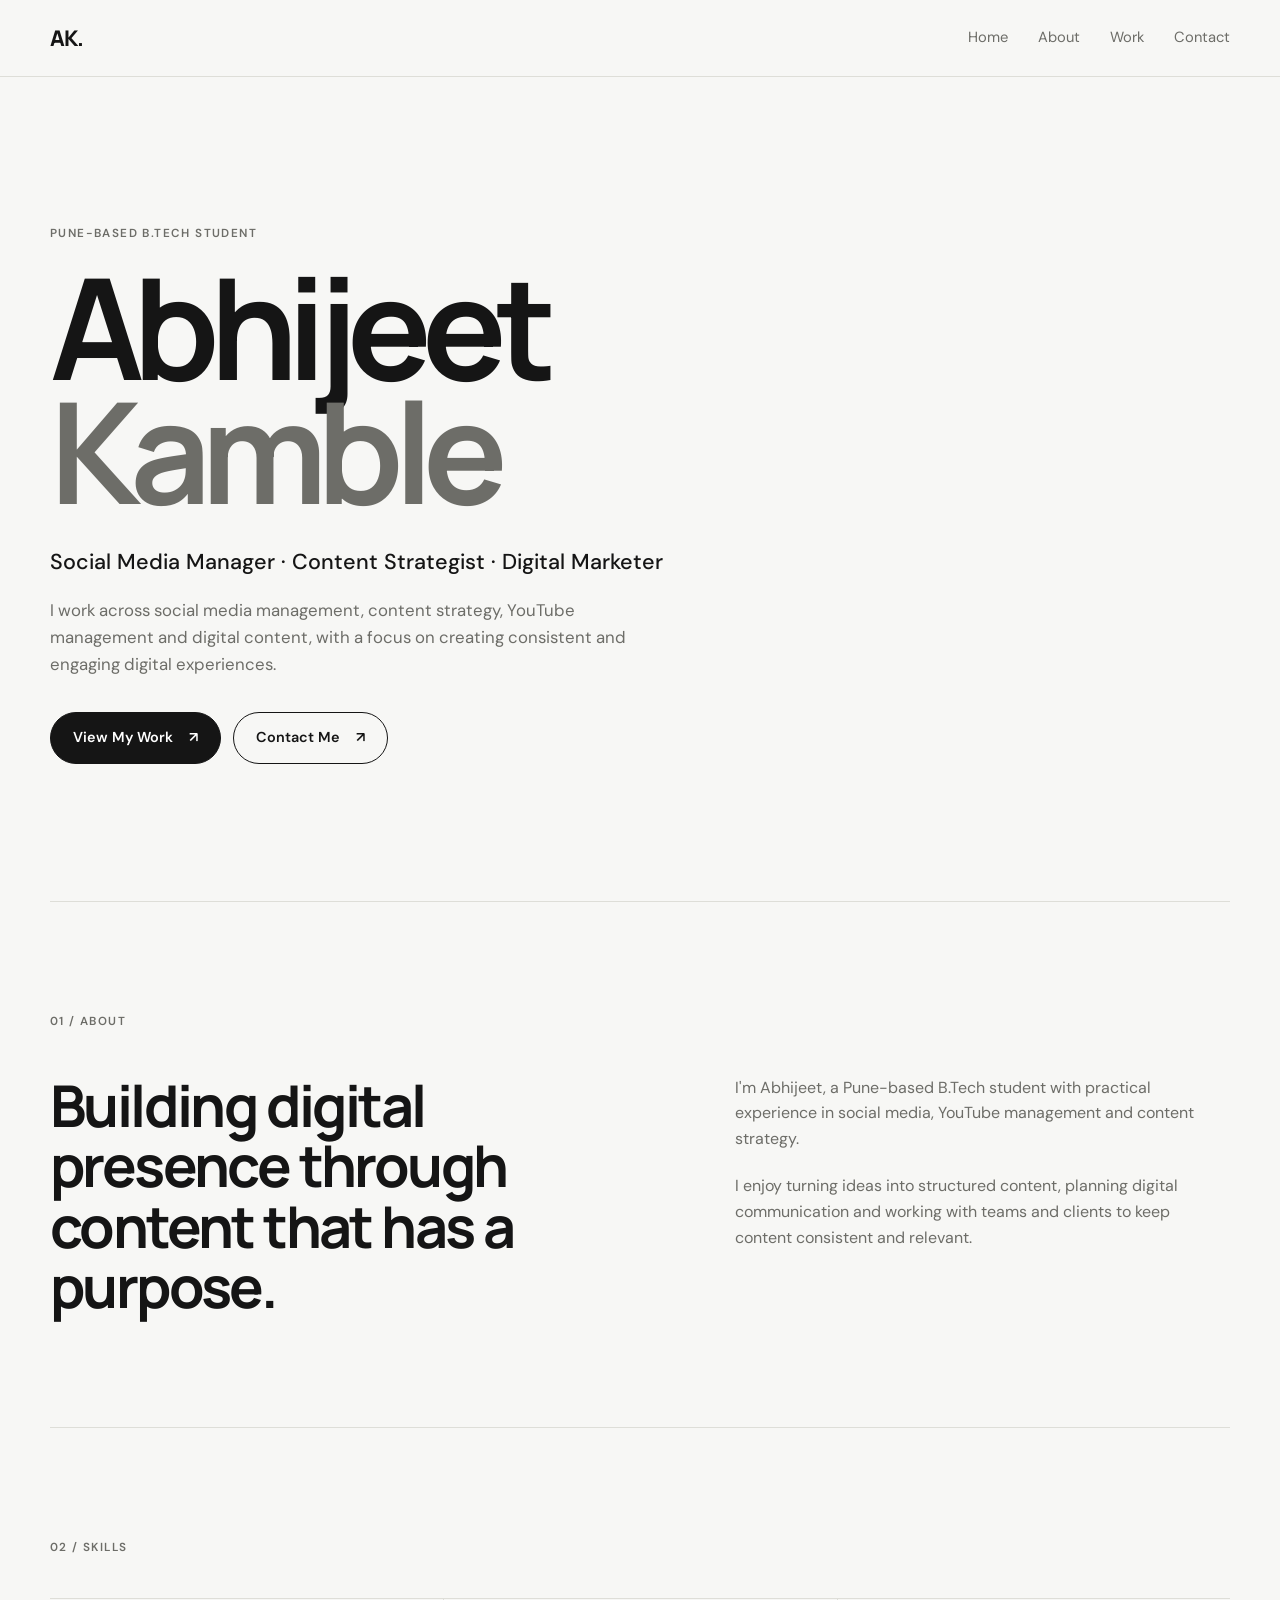
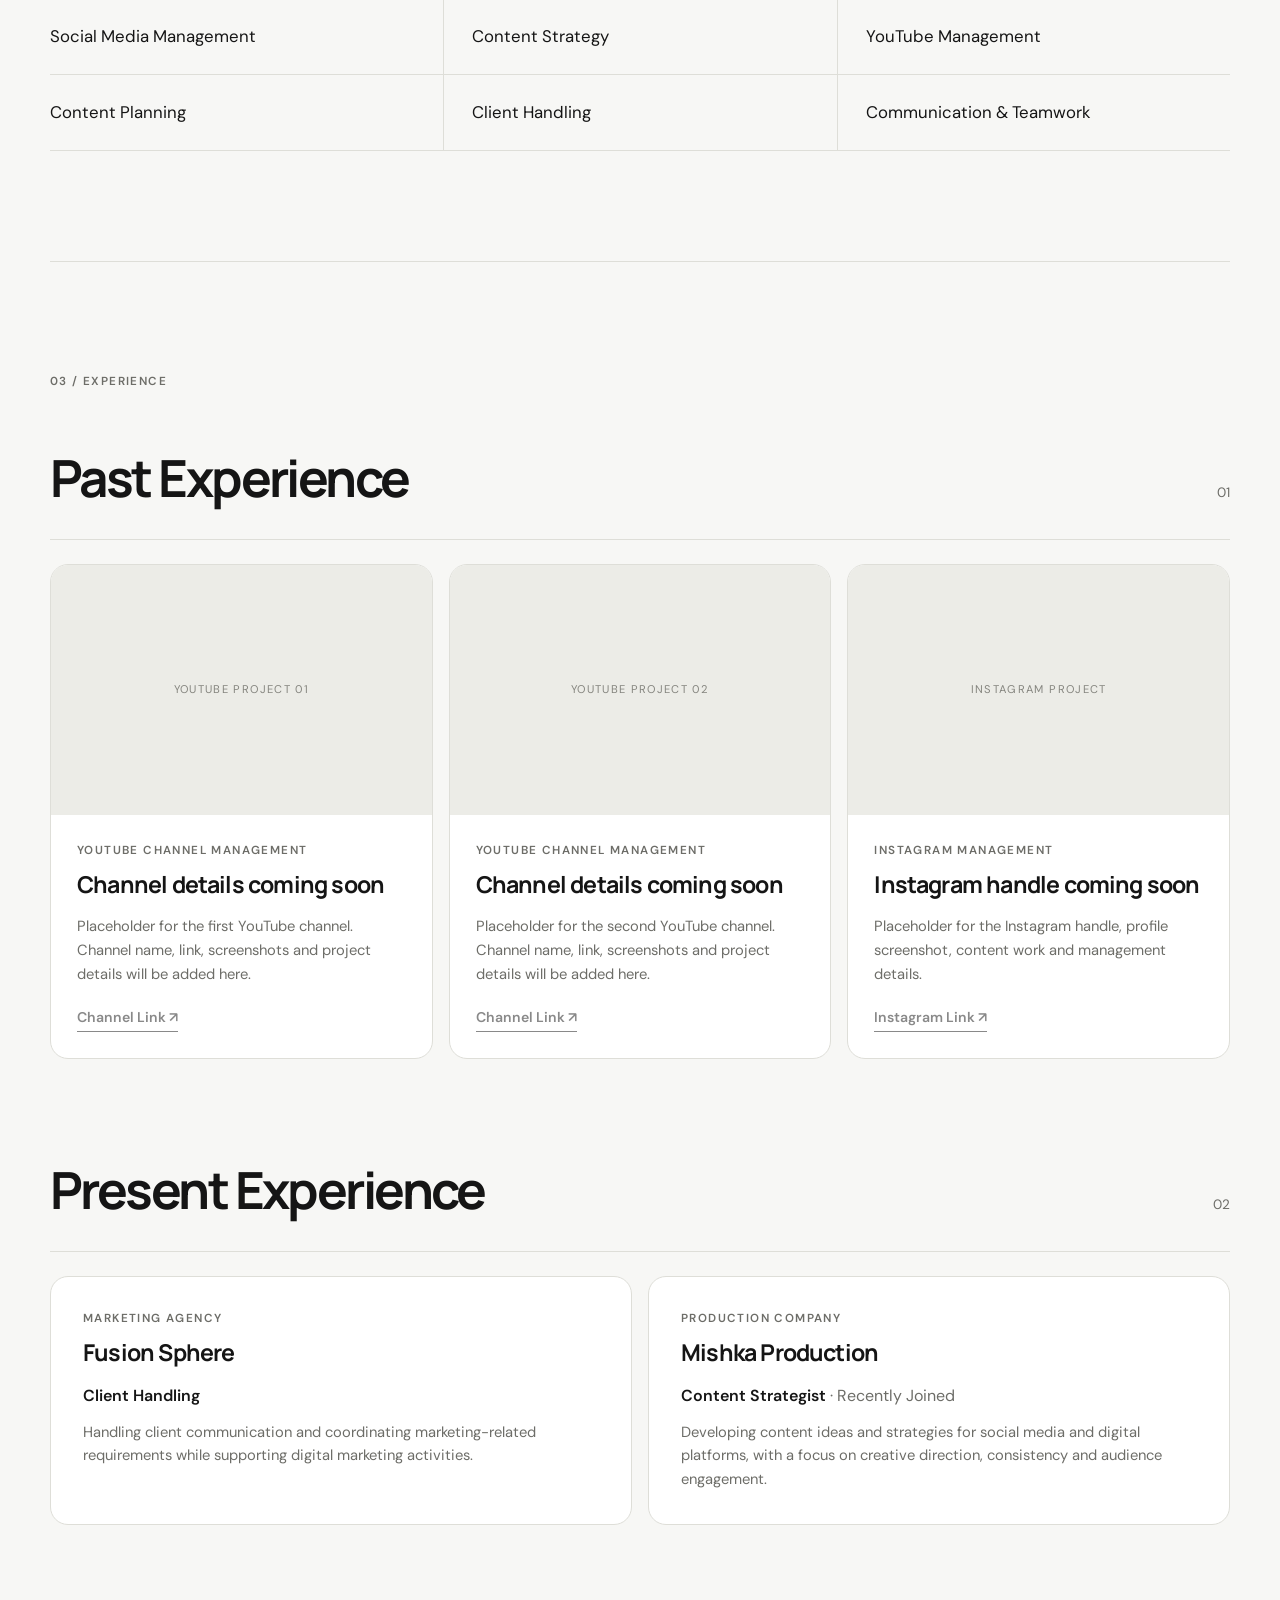
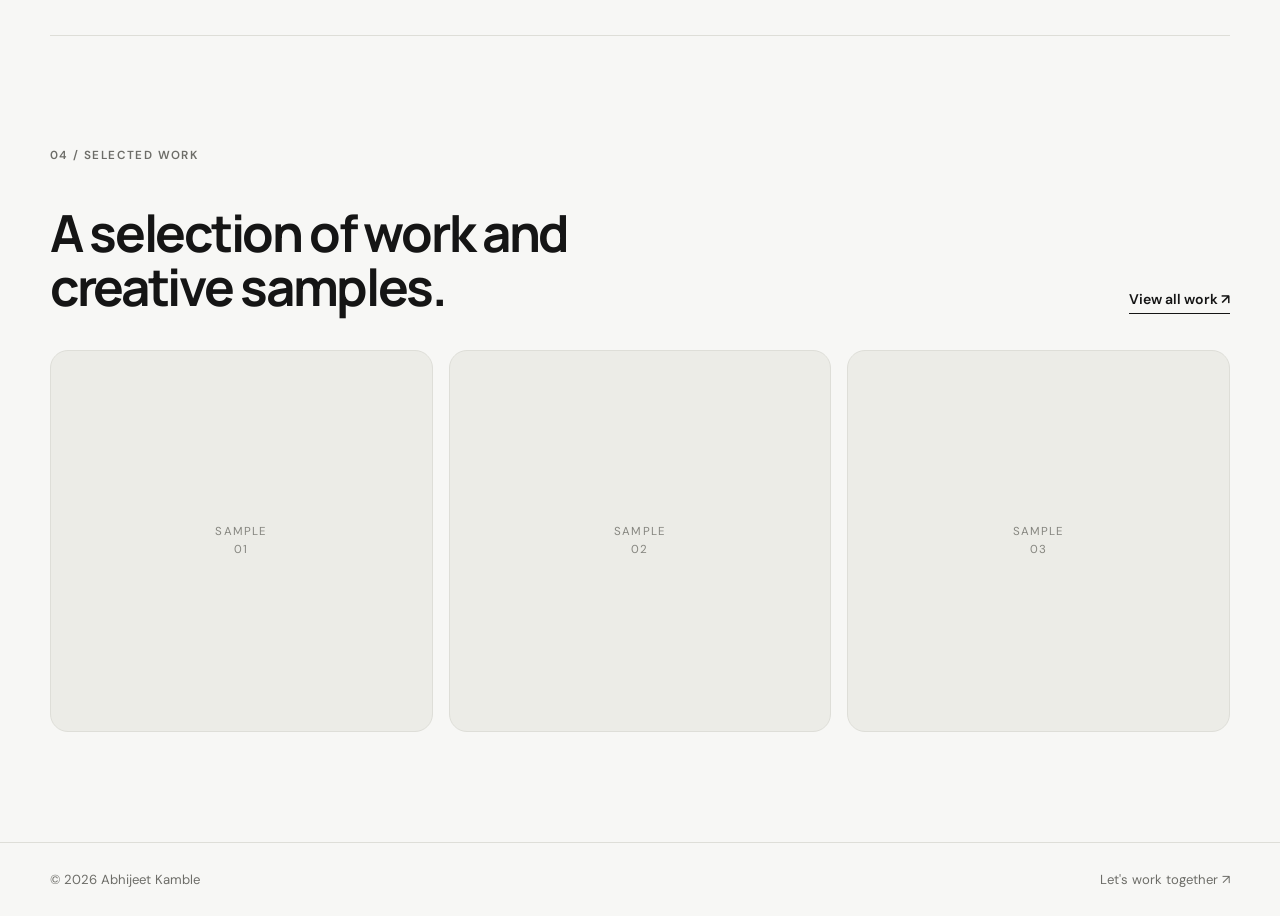
==== index.html @ 98735c2d "Marketing agency" ====
<!DOCTYPE html>
<html lang="en">
<head>
  <meta charset="UTF-8">
  <meta name="viewport" content="width=device-width, initial-scale=1.0">
  <meta name="description" content="Abhijeet Kamble — Pune-based B.Tech student, Social Media Manager, Content Strategist and Digital Marketer.">
  <title>Abhijeet Kamble | Social Media & Content Strategy</title>
  <link rel="stylesheet" href="style.css">
</head>
<body>
  <header class="site-header">
    <nav class="nav container">
      <a class="brand" href="index.html">AK.</a>
      <button class="menu-toggle" aria-label="Toggle navigation" aria-expanded="false">☰</button>
      <div class="nav-links">
        <a href="index.html">Home</a>
        <a href="index.html#about">About</a>
        <a href="work.html">Work</a>
        <a href="contact.html">Contact</a>
      </div>
    </nav>
  </header>

  <main>
    <section class="hero container">
      <p class="eyebrow">Pune-based B.Tech Student</p>
      <h1>Abhijeet<br><span>Kamble</span></h1>
      <p class="hero-role">Social Media Manager · Content Strategist · Digital Marketer</p>
      <p class="hero-copy">
        I work across social media management, content strategy, YouTube management and digital content,
        with a focus on creating consistent and engaging digital experiences.
      </p>
      <div class="hero-actions">
        <a class="button button-dark" href="work.html">View My Work <span>↗</span></a>
        <a class="button button-light" href="contact.html">Contact Me <span>↗</span></a>
      </div>
    </section>

    <section class="section container" id="about">
      <div class="section-label">01 / About</div>
      <div class="about-grid">
        <h2>Building digital presence through content that has a purpose.</h2>
        <div>
          <p>
            I'm Abhijeet, a Pune-based B.Tech student with practical experience in social media,
            YouTube management and content strategy.
          </p>
          <p>
            I enjoy turning ideas into structured content, planning digital communication and
            working with teams and clients to keep content consistent and relevant.
          </p>
        </div>
      </div>
    </section>

    <section class="section container">
      <div class="section-label">02 / Skills</div>
      <div class="skills-grid">
        <div>Social Media Management</div>
        <div>Content Strategy</div>
        <div>YouTube Management</div>
        <div>Content Planning</div>
        <div>Client Handling</div>
        <div>Communication &amp; Teamwork</div>
      </div>
    </section>

    <section class="section container">
      <div class="section-label">03 / Experience</div>

      <div class="experience-heading">
        <h2>Past Experience</h2>
        <span>01</span>
      </div>

      <div class="experience-grid">
        <article class="experience-card">
          <div class="placeholder-media">YOUTUBE PROJECT 01</div>
          <div class="card-body">
            <p class="card-type">YouTube Channel Management</p>
            <h3>Channel details coming soon</h3>
            <p>Placeholder for the first YouTube channel. Channel name, link, screenshots and project details will be added here.</p>
            <a class="text-link placeholder-link" href="#" aria-label="YouTube Project 01 placeholder">Channel Link ↗</a>
          </div>
        </article>

        <article class="experience-card">
          <div class="placeholder-media">YOUTUBE PROJECT 02</div>
          <div class="card-body">
            <p class="card-type">YouTube Channel Management</p>
            <h3>Channel details coming soon</h3>
            <p>Placeholder for the second YouTube channel. Channel name, link, screenshots and project details will be added here.</p>
            <a class="text-link placeholder-link" href="#" aria-label="YouTube Project 02 placeholder">Channel Link ↗</a>
          </div>
        </article>

        <article class="experience-card">
          <div class="placeholder-media">INSTAGRAM PROJECT</div>
          <div class="card-body">
            <p class="card-type">Instagram Management</p>
            <h3>Instagram handle coming soon</h3>
            <p>Placeholder for the Instagram handle, profile screenshot, content work and management details.</p>
            <a class="text-link placeholder-link" href="#" aria-label="Instagram project placeholder">Instagram Link ↗</a>
          </div>
        </article>
      </div>

      <div class="experience-heading present-heading">
        <h2>Present Experience</h2>
        <span>02</span>
      </div>

      <div class="current-grid">
        <article class="current-card">
          <p class="card-type">Marketing Agency</p>
          <h3>Fusion Sphere</h3>
          <p class="role">Client Handling</p>
          <p>Handling client communication and coordinating marketing-related requirements while supporting digital marketing activities.</p>
        </article>

        <article class="current-card">
          <p class="card-type">Production Company</p>
          <h3>Mishka Production</h3>
          <p class="role">Content Strategist <span>· Recently Joined</span></p>
          <p>Developing content ideas and strategies for social media and digital platforms, with a focus on creative direction, consistency and audience engagement.</p>
        </article>
      </div>
    </section>

    <section class="section container work-preview">
      <div class="section-label">04 / Selected Work</div>
      <div class="preview-header">
        <h2>A selection of work and creative samples.</h2>
        <a class="text-link" href="work.html">View all work ↗</a>
      </div>
      <div class="mini-gallery">
        <div class="sample-tile">Sample<br>01</div>
        <div class="sample-tile">Sample<br>02</div>
        <div class="sample-tile">Sample<br>03</div>
      </div>
    </section>
  </main>

  <footer class="footer">
    <div class="container footer-inner">
      <p>© 2026 Abhijeet Kamble</p>
      <a href="contact.html">Let's work together ↗</a>
    </div>
  </footer>

  <script>
    const toggle = document.querySelector('.menu-toggle');
    const links = document.querySelector('.nav-links');
    toggle.addEventListener('click', () => {
      const open = links.classList.toggle('open');
      toggle.setAttribute('aria-expanded', open);
    });
  </script>
</body>
</html>
---- style.css ----
@import url('https://fonts.googleapis.com/css2?family=DM+Sans:wght@400;500;600&family=Manrope:wght@500;600;700;800&display=swap');

:root {
  --bg: #f7f7f5;
  --surface: #ffffff;
  --text: #151515;
  --muted: #6d6d68;
  --line: #deded8;
  --soft: #ecece7;
  --max: 1180px;
  --radius: 18px;
}

* {
  box-sizing: border-box;
  margin: 0;
  padding: 0;
}

html {
  scroll-behavior: smooth;
}

body {
  background: var(--bg);
  color: var(--text);
  font-family: "DM Sans", Arial, sans-serif;
  line-height: 1.6;
}

a {
  color: inherit;
  text-decoration: none;
}

.container {
  width: min(calc(100% - 48px), var(--max));
  margin-inline: auto;
}

.site-header {
  border-bottom: 1px solid var(--line);
  background: rgba(247, 247, 245, .94);
  position: sticky;
  top: 0;
  z-index: 10;
  backdrop-filter: blur(10px);
}

.nav {
  min-height: 76px;
  display: flex;
  align-items: center;
  justify-content: space-between;
}

.brand {
  font-family: "Manrope", sans-serif;
  font-weight: 800;
  font-size: 1.35rem;
  letter-spacing: -.05em;
}

.nav-links {
  display: flex;
  align-items: center;
  gap: 30px;
  font-size: .92rem;
  color: var(--muted);
}

.nav-links a {
  transition: color .2s ease;
}

.nav-links a:hover,
.nav-links a.active {
  color: var(--text);
}

.menu-toggle {
  display: none;
  border: 0;
  background: transparent;
  font-size: 1.25rem;
  cursor: pointer;
}

.hero {
  min-height: calc(100vh - 76px);
  padding-block: 100px 90px;
  display: flex;
  flex-direction: column;
  justify-content: center;
}

.eyebrow,
.card-type,
.section-label {
  text-transform: uppercase;
  letter-spacing: .12em;
  font-size: .73rem;
  font-weight: 600;
  color: var(--muted);
}

.hero h1,
.page-hero h1,
.contact-page h1 {
  font-family: "Manrope", sans-serif;
  font-size: clamp(4.5rem, 11vw, 9.5rem);
  line-height: .88;
  letter-spacing: -.075em;
  margin: 22px 0 32px;
  max-width: 1000px;
}

.hero h1 span,
.page-hero h1 span,
.contact-page h1 span,
.final-cta h2 span {
  color: var(--muted);
}

.hero-role {
  font-size: clamp(1rem, 2vw, 1.35rem);
  font-weight: 500;
  margin-bottom: 18px;
}

.hero-copy {
  max-width: 610px;
  color: var(--muted);
  font-size: 1.05rem;
}

.hero-actions {
  display: flex;
  gap: 12px;
  margin-top: 34px;
}

.button {
  min-height: 52px;
  padding: 0 22px;
  display: inline-flex;
  align-items: center;
  justify-content: center;
  gap: 16px;
  border: 1px solid var(--text);
  border-radius: 999px;
  font-weight: 600;
  font-size: .9rem;
  transition: transform .2s ease, background .2s ease, color .2s ease;
}

.button:hover {
  transform: translateY(-2px);
}

.button-dark {
  background: var(--text);
  color: #fff;
}

.button-light {
  background: transparent;
}

.button-light:hover {
  background: var(--text);
  color: #fff;
}

.section {
  padding-block: 110px;
  border-top: 1px solid var(--line);
}

.about-grid {
  margin-top: 44px;
  display: grid;
  grid-template-columns: 1.1fr .9fr;
  gap: 80px;
}

.about-grid h2,
.preview-header h2,
.final-cta h2,
.strategy-card h2,
.work-wide h2 {
  font-family: "Manrope", sans-serif;
  letter-spacing: -.045em;
  line-height: 1.05;
}

.about-grid h2 {
  font-size: clamp(2.2rem, 4.5vw, 4.2rem);
}

.about-grid div {
  color: var(--muted);
  max-width: 510px;
}

.about-grid p + p {
  margin-top: 22px;
}

.skills-grid {
  margin-top: 42px;
  display: grid;
  grid-template-columns: repeat(3, 1fr);
  border-top: 1px solid var(--line);
}

.skills-grid div {
  padding: 24px 0;
  border-bottom: 1px solid var(--line);
  font-size: 1.05rem;
}

.skills-grid div:not(:nth-child(3n + 1)) {
  padding-left: 28px;
  border-left: 1px solid var(--line);
}

.experience-heading {
  margin-top: 46px;
  padding-bottom: 20px;
  border-bottom: 1px solid var(--line);
  display: flex;
  justify-content: space-between;
  align-items: baseline;
}

.experience-heading h2 {
  font-family: "Manrope", sans-serif;
  font-size: clamp(2rem, 4vw, 3.5rem);
  letter-spacing: -.05em;
}

.experience-heading span {
  color: var(--muted);
  font-size: .85rem;
}

.experience-grid {
  display: grid;
  grid-template-columns: repeat(3, 1fr);
  gap: 16px;
  margin-top: 24px;
}

.experience-card,
.current-card {
  background: var(--surface);
  border: 1px solid var(--line);
  border-radius: var(--radius);
  overflow: hidden;
}

.placeholder-media,
.image-placeholder {
  min-height: 250px;
  display: grid;
  place-items: center;
  background: var(--soft);
  color: #85857f;
  font-size: .7rem;
  letter-spacing: .12em;
  text-align: center;
}

.card-body,
.current-card {
  padding: 26px;
}

.card-body h3,
.current-card h3 {
  font-family: "Manrope", sans-serif;
  font-size: 1.45rem;
  letter-spacing: -.035em;
  margin: 7px 0 12px;
}

.card-body p:not(.card-type),
.current-card p:not(.card-type):not(.role) {
  color: var(--muted);
  font-size: .92rem;
}

.text-link {
  display: inline-block;
  margin-top: 20px;
  font-size: .88rem;
  font-weight: 600;
  border-bottom: 1px solid var(--text);
  padding-bottom: 2px;
}

.placeholder-link {
  opacity: .5;
  cursor: default;
}

.present-heading {
  margin-top: 90px;
}

.current-grid {
  display: grid;
  grid-template-columns: repeat(2, 1fr);
  gap: 16px;
  margin-top: 24px;
}

.current-card {
  padding: 32px;
}

.current-card .role {
  font-weight: 600;
  margin-bottom: 12px;
}

.current-card .role span {
  color: var(--muted);
  font-weight: 400;
}

.preview-header {
  margin-top: 42px;
  display: flex;
  align-items: end;
  justify-content: space-between;
  gap: 30px;
}

.preview-header h2 {
  font-size: clamp(2.2rem, 4vw, 4rem);
  max-width: 700px;
}

.mini-gallery {
  display: grid;
  grid-template-columns: repeat(3, 1fr);
  gap: 16px;
  margin-top: 36px;
}

.sample-tile {
  aspect-ratio: 1 / 1;
  display: grid;
  place-items: center;
  background: var(--soft);
  border: 1px solid var(--line);
  border-radius: var(--radius);
  color: #85857f;
  text-transform: uppercase;
  letter-spacing: .1em;
  font-size: .72rem;
  text-align: center;
}

.footer {
  border-top: 1px solid var(--line);
  padding: 26px 0;
}

.footer-inner {
  display: flex;
  justify-content: space-between;
  gap: 20px;
  color: var(--muted);
  font-size: .82rem;
}

.footer-inner a:hover {
  color: var(--text);
}

.page-hero {
  padding-block: 110px 100px;
}

.page-hero h1 {
  font-size: clamp(4.2rem, 10vw, 8.5rem);
}

.page-hero > p:last-child {
  max-width: 600px;
  color: var(--muted);
  font-size: 1.05rem;
}

.gallery-grid {
  display: grid;
  grid-template-columns: repeat(2, 1fr);
  gap: 20px;
  margin-top: 42px;
}

.work-item {
  margin: 0;
}

.work-item .image-placeholder {
  aspect-ratio: 4 / 3;
  min-height: 0;
  border-radius: var(--radius);
  border: 1px solid var(--line);
}

.work-item figcaption {
  color: var(--muted);
  font-size: .82rem;
  padding: 13px 2px 0;
}

.strategy-grid {
  display: grid;
  grid-template-columns: repeat(2, 1fr);
  gap: 16px;
  margin-top: 42px;
}

.strategy-card {
  min-height: 280px;
  background: var(--surface);
  border: 1px solid var(--line);
  border-radius: var(--radius);
  padding: 30px;
}

.strategy-card > span {
  color: var(--muted);
  font-size: .75rem;
}

.strategy-card h2 {
  font-size: 2rem;
  margin: 70px 0 14px;
}

.strategy-card p,
.work-wide p {
  color: var(--muted);
}

.work-wide {
  margin-top: 42px;
  display: grid;
  grid-template-columns: 1.1fr .9fr;
  gap: 55px;
  align-items: center;
}

.work-wide.reverse {
  grid-template-columns: .9fr 1.1fr;
}

.work-wide .wide {
  min-height: 430px;
  border-radius: var(--radius);
  border: 1px solid var(--line);
}

.work-wide h2 {
  font-size: clamp(2rem, 4vw, 3.5rem);
  margin: 12px 0 18px;
}

.final-cta {
  padding-bottom: 140px;
}

.final-cta h2 {
  font-size: clamp(3rem, 7vw, 6.5rem);
  margin: 18px 0 34px;
}

.contact-page {
  min-height: calc(100vh - 160px);
  padding-block: 110px;
  display: grid;
  grid-template-columns: 1fr 1fr;
  gap: 80px;
  align-items: center;
}

.contact-page h1 {
  font-size: clamp(4rem, 8vw, 7.5rem);
}

.contact-copy {
  color: var(--muted);
  max-width: 500px;
}

.contact-list {
  border-top: 1px solid var(--line);
}

.contact-row {
  display: flex;
  justify-content: space-between;
  align-items: center;
  gap: 20px;
  padding: 26px 0;
  border-bottom: 1px solid var(--line);
  transition: padding .2s ease;
}

.contact-row:hover {
  padding-left: 8px;
  padding-right: 8px;
}

.contact-row div {
  display: flex;
  flex-direction: column;
  gap: 4px;
}

.contact-row span {
  color: var(--muted);
  font-size: .75rem;
  text-transform: uppercase;
  letter-spacing: .1em;
}

.contact-row strong {
  font-size: 1.05rem;
  font-weight: 500;
}

@media (max-width: 800px) {
  .container {
    width: min(calc(100% - 32px), var(--max));
  }

  .nav {
    min-height: 68px;
  }

  .menu-toggle {
    display: block;
  }

  .nav-links {
    display: none;
    position: absolute;
    top: 68px;
    left: 0;
    right: 0;
    padding: 18px 16px;
    background: var(--bg);
    border-bottom: 1px solid var(--line);
    flex-direction: column;
    align-items: flex-start;
    gap: 16px;
  }

  .nav-links.open {
    display: flex;
  }

  .hero {
    min-height: auto;
    padding-block: 90px 80px;
  }

  .hero h1 {
    font-size: clamp(4rem, 20vw, 7rem);
  }

  .hero-actions {
    flex-direction: column;
    align-items: stretch;
  }

  .button {
    width: 100%;
  }

  .section {
    padding-block: 78px;
  }

  .about-grid,
  .contact-page,
  .work-wide,
  .work-wide.reverse {
    grid-template-columns: 1fr;
    gap: 34px;
  }

  .skills-grid {
    grid-template-columns: 1fr;
  }

  .skills-grid div,
  .skills-grid div:not(:nth-child(3n + 1)) {
    padding-left: 0;
    border-left: 0;
  }

  .experience-grid,
  .current-grid,
  .gallery-grid,
  .strategy-grid,
  .mini-gallery {
    grid-template-columns: 1fr;
  }

  .preview-header {
    align-items: flex-start;
    flex-direction: column;
  }

  .page-hero {
    padding-block: 80px;
  }

  .page-hero h1 {
    font-size: clamp(4rem, 19vw, 7rem);
  }

  .work-wide .wide {
    min-height: 280px;
  }

  .contact-page {
    min-height: auto;
    padding-block: 85px;
  }

  .contact-page h1 {
    font-size: clamp(4rem, 18vw, 7rem);
  }

  .footer-inner {
    flex-direction: column;
  }
}
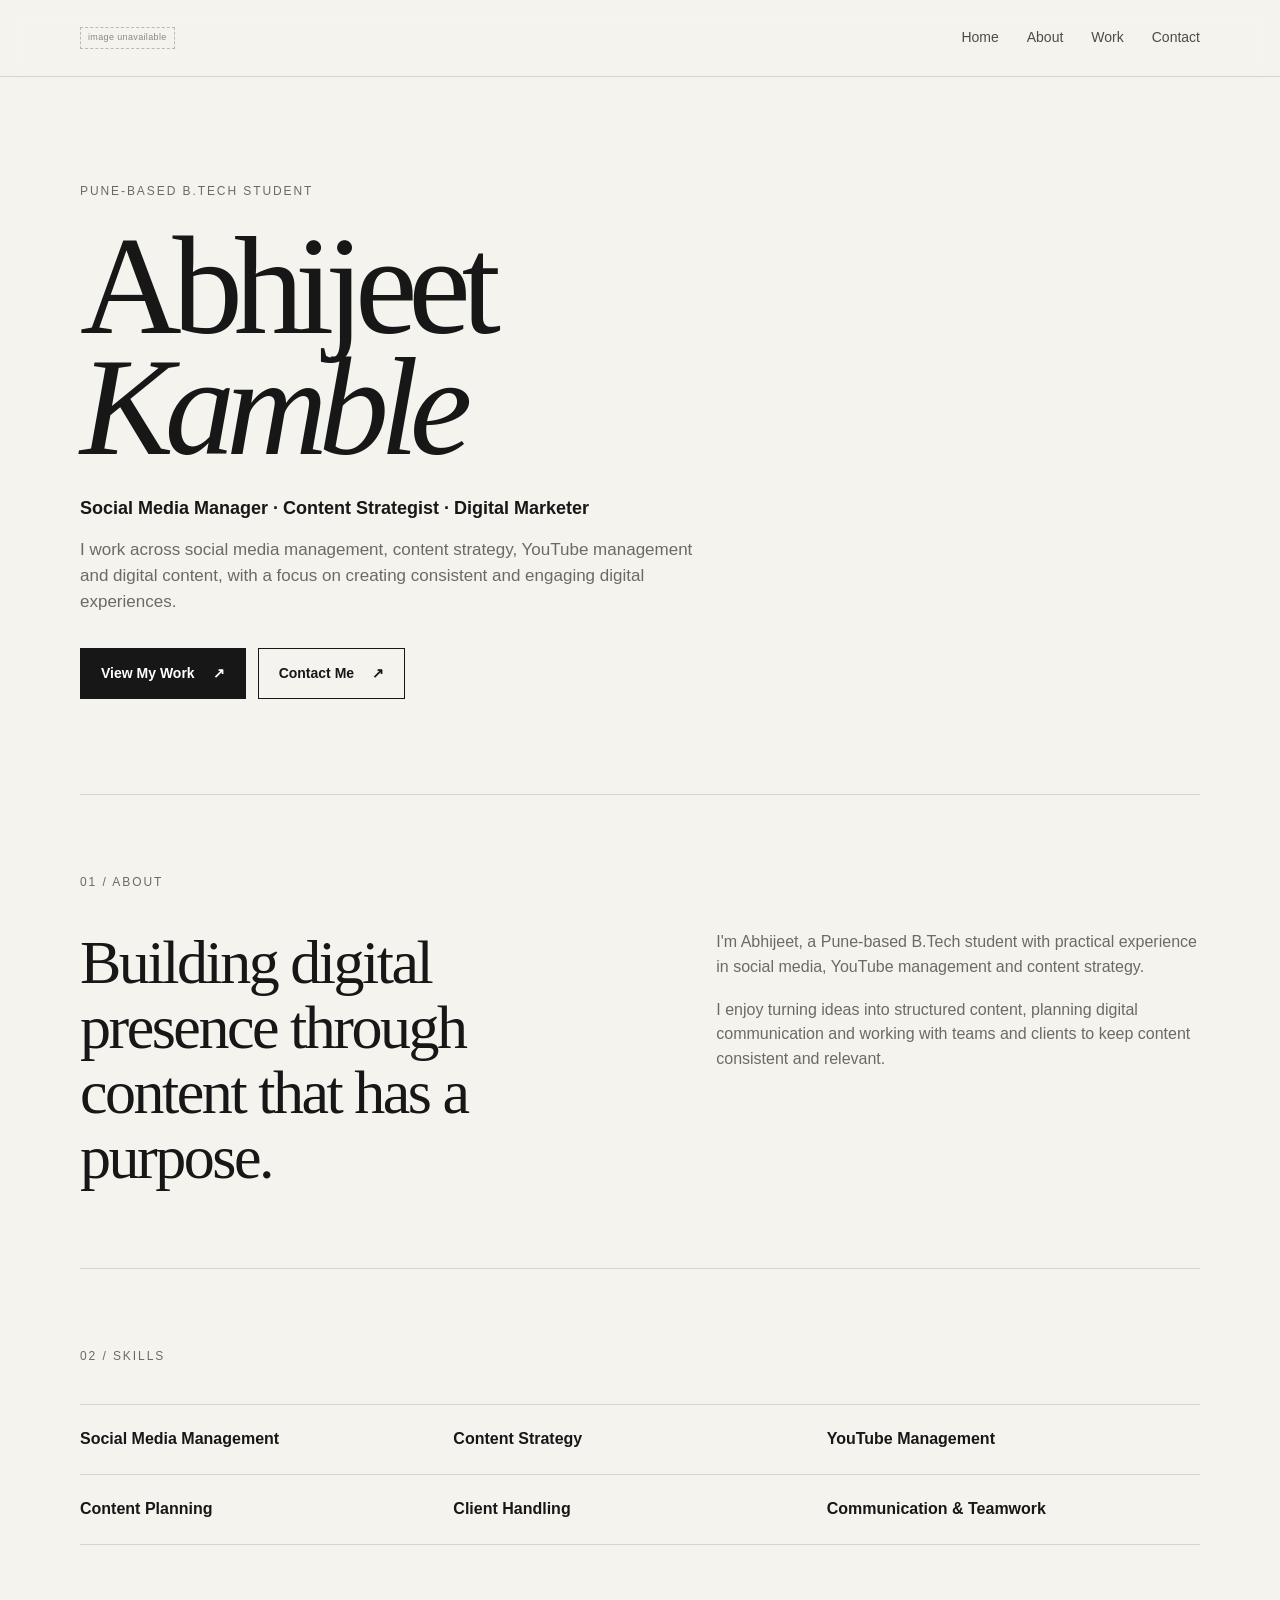
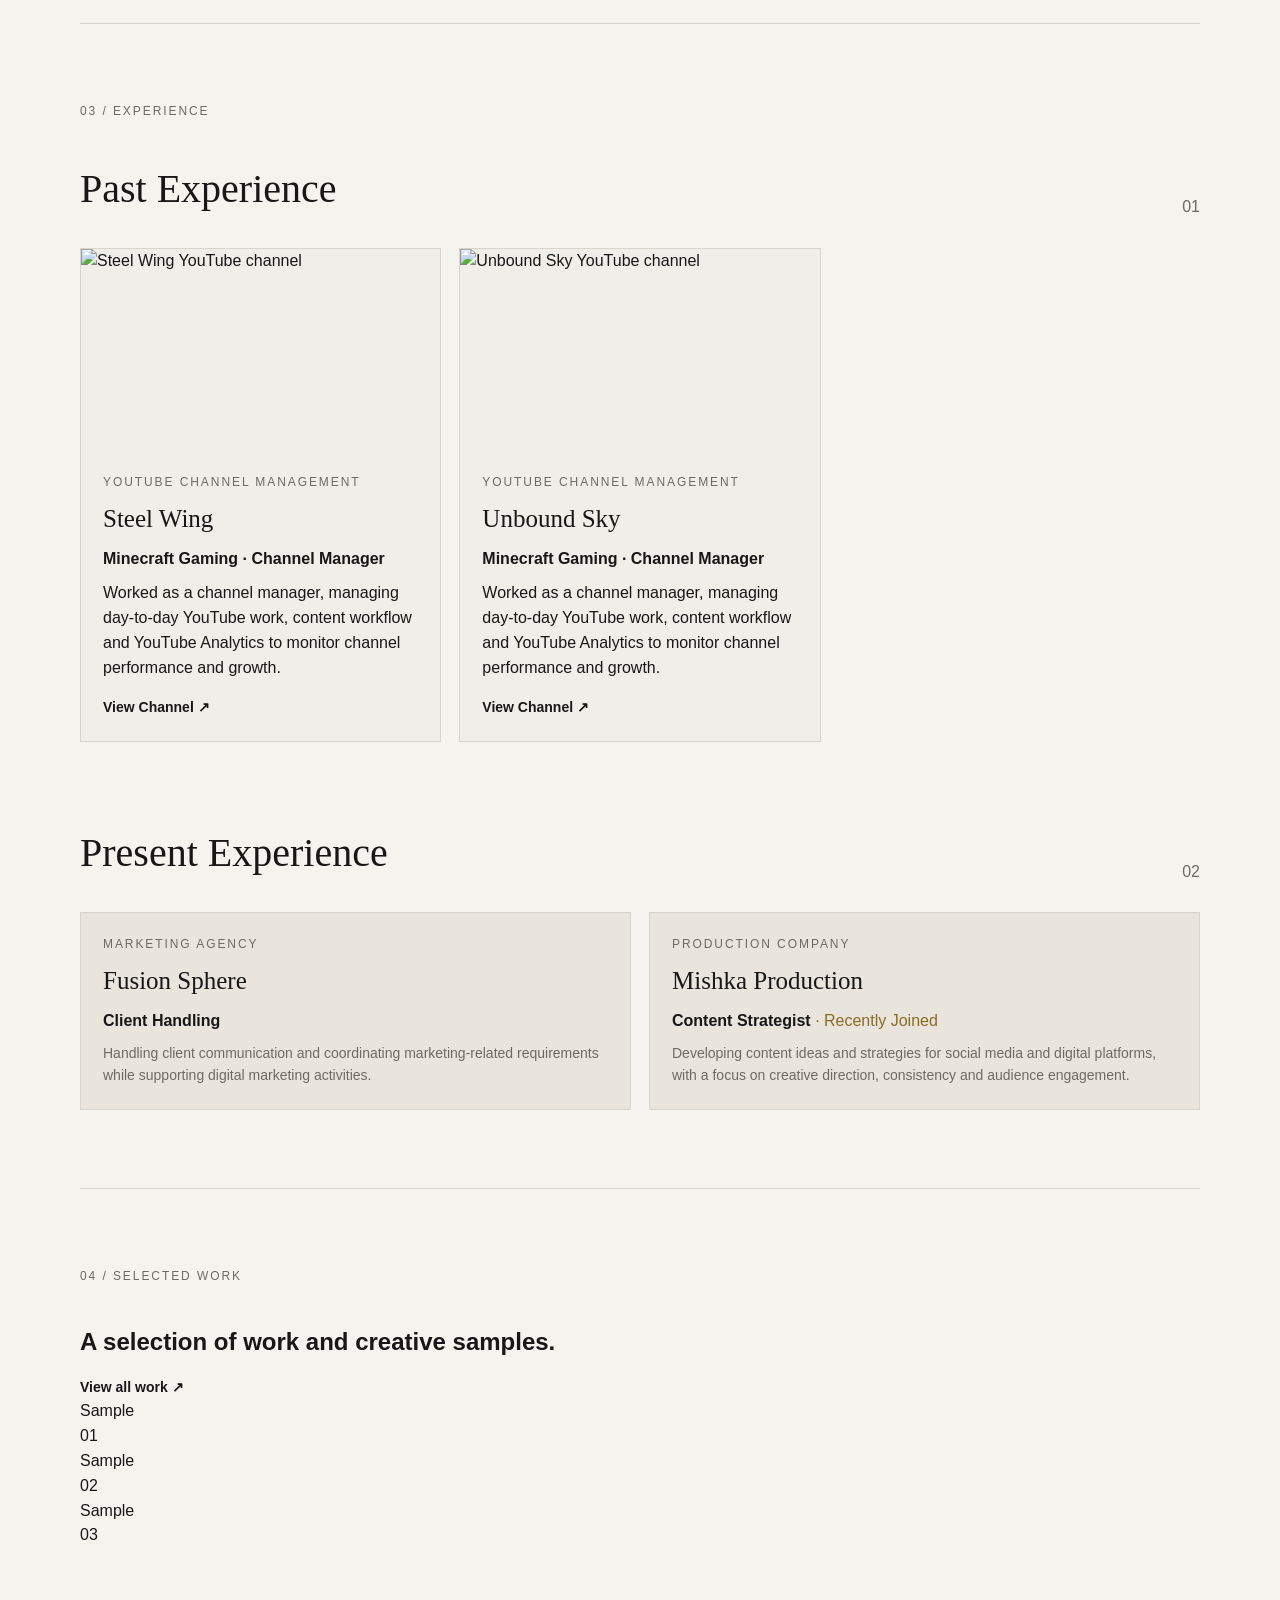
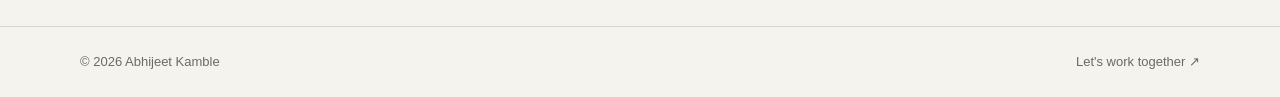
==== commit 8fdd7cbc: "Portfolio" ====
--- a/index.html
+++ b/index.html
@@ -10,7 +10,7 @@
 <body>
   <header class="site-header">
     <nav class="nav container">
-      <a class="brand" href="index.html">AK.</a>
+      <a class="brand image-unavailable" href="index.html" aria-label="Profile image unavailable">Image unavailable</a>
       <button class="menu-toggle" aria-label="Toggle navigation" aria-expanded="false">☰</button>
       <div class="nav-links">
         <a href="index.html">Home</a>
@@ -75,34 +75,31 @@
 
       <div class="experience-grid">
         <article class="experience-card">
-          <div class="placeholder-media">YOUTUBE PROJECT 01</div>
+          <a href="https://youtube.com/@steel-wing" target="_blank" rel="noopener noreferrer">
+            <img class="project-media" src="images/steel-wing.jpg" alt="Steel Wing YouTube channel">
+          </a>
           <div class="card-body">
             <p class="card-type">YouTube Channel Management</p>
-            <h3>Channel details coming soon</h3>
-            <p>Placeholder for the first YouTube channel. Channel name, link, screenshots and project details will be added here.</p>
-            <a class="text-link placeholder-link" href="#" aria-label="YouTube Project 01 placeholder">Channel Link ↗</a>
+            <h3>Steel Wing</h3>
+            <p class="role">Minecraft Gaming · Channel Manager</p>
+            <p>Worked as a channel manager, managing day-to-day YouTube work, content workflow and YouTube Analytics to monitor channel performance and growth.</p>
+            <a class="text-link" href="https://youtube.com/@steel-wing" target="_blank" rel="noopener noreferrer">View Channel ↗</a>
           </div>
         </article>
 
         <article class="experience-card">
-          <div class="placeholder-media">YOUTUBE PROJECT 02</div>
+          <a href="https://youtube.com/@unboundsky" target="_blank" rel="noopener noreferrer">
+            <img class="project-media" src="images/unbound-sky.jpg" alt="Unbound Sky YouTube channel">
+          </a>
           <div class="card-body">
             <p class="card-type">YouTube Channel Management</p>
-            <h3>Channel details coming soon</h3>
-            <p>Placeholder for the second YouTube channel. Channel name, link, screenshots and project details will be added here.</p>
-            <a class="text-link placeholder-link" href="#" aria-label="YouTube Project 02 placeholder">Channel Link ↗</a>
+            <h3>Unbound Sky</h3>
+            <p class="role">Minecraft Gaming · Channel Manager</p>
+            <p>Worked as a channel manager, managing day-to-day YouTube work, content workflow and YouTube Analytics to monitor channel performance and growth.</p>
+            <a class="text-link" href="https://youtube.com/@unboundsky" target="_blank" rel="noopener noreferrer">View Channel ↗</a>
           </div>
         </article>
 
-        <article class="experience-card">
-          <div class="placeholder-media">INSTAGRAM PROJECT</div>
-          <div class="card-body">
-            <p class="card-type">Instagram Management</p>
-            <h3>Instagram handle coming soon</h3>
-            <p>Placeholder for the Instagram handle, profile screenshot, content work and management details.</p>
-            <a class="text-link placeholder-link" href="#" aria-label="Instagram project placeholder">Instagram Link ↗</a>
-          </div>
-        </article>
       </div>
 
       <div class="experience-heading present-heading">
--- a/style.css
+++ b/style.css
@@ -1,647 +1,5 @@
-@import url('https://fonts.googleapis.com/css2?family=DM+Sans:wght@400;500;600&family=Manrope:wght@500;600;700;800&display=swap');
+*{box-sizing:border-box;margin:0;padding:0}:root{--bg:#f5f3ee;--text:#171717;--muted:#6d6a64;--line:#d8d4cc}html{scroll-behavior:smooth}body{font-family:Arial,Helvetica,sans-serif;background:var(--bg);color:var(--text);line-height:1.55}a{color:inherit;text-decoration:none}.container{width:min(1120px,calc(100% - 40px));margin:auto}.site-header{position:sticky;top:0;z-index:20;background:rgba(245,243,238,.92);backdrop-filter:blur(12px);border-bottom:1px solid var(--line)}.nav{height:76px;display:flex;align-items:center;justify-content:space-between}.brand{font-size:25px;font-weight:800;letter-spacing:-1px}.nav-links{display:flex;gap:28px;font-size:14px}.nav-links a{color:#4e4b46}.nav-links a:hover,.nav-links .active{color:#000}.menu-toggle{display:none;border:0;background:none;font-size:25px}.hero,.page-hero{padding:105px 0 95px}.eyebrow,.section-label,.card-type{font-size:12px;letter-spacing:.16em;text-transform:uppercase;color:var(--muted)}.hero h1,.page-hero h1{font-family:Georgia,serif;font-weight:500;font-size:clamp(70px,11vw,142px);line-height:.86;letter-spacing:-.065em;margin:24px 0 28px}.hero h1 span,.page-hero h1 span,.final-cta h2 span{font-style:italic}.hero-role{font-size:18px;font-weight:600;margin-bottom:14px}.hero-copy{max-width:620px;color:var(--muted);font-size:17px}.hero-actions{display:flex;gap:12px;margin-top:32px}.button{display:inline-flex;align-items:center;gap:18px;padding:14px 20px;border:1px solid #171717;font-size:14px;font-weight:700}.button-dark{background:#171717;color:#fff}.button-light{background:transparent}.button:hover{transform:translateY(-2px)}.section{padding:78px 0;border-top:1px solid var(--line)}.section-label{margin-bottom:38px}.about-grid{display:grid;grid-template-columns:1.15fr 1fr;gap:80px}.about-grid h2,.final-cta h2{font-family:Georgia,serif;font-size:clamp(35px,5vw,62px);font-weight:500;line-height:1.05;letter-spacing:-.04em}.about-grid p{color:var(--muted);margin-bottom:18px}.skills-grid{display:grid;grid-template-columns:repeat(3,1fr);border-top:1px solid var(--line)}.skills-grid div{padding:22px 0;border-bottom:1px solid var(--line);font-weight:700}.experience-heading{display:flex;justify-content:space-between;align-items:end;margin:20px 0 28px}.experience-heading h2{font-family:Georgia,serif;font-size:40px;font-weight:500}.experience-heading span{color:var(--muted)}.experience-grid,.current-grid{display:grid;grid-template-columns:repeat(3,1fr);gap:18px}.experience-card,.current-card{border:1px solid var(--line);background:#f0eee9}.placeholder-media{aspect-ratio:4/3;background:#dedad1;display:grid;place-items:center;color:#777;font-size:12px;letter-spacing:.14em}.card-body,.current-card{padding:22px}.card-body h3,.current-card h3{font-family:Georgia,serif;font-size:25px;font-weight:500;margin:8px 0}.card-body p:last-child,.current-card p:last-child{color:var(--muted);font-size:14px}.role{font-weight:700;margin:4px 0 10px}.role span{color:#8b6a23;font-weight:400}.present-heading{margin-top:80px}.current-grid{grid-template-columns:repeat(2,1fr)}.current-card{background:#e9e5dd}.page-hero{padding-bottom:70px}.page-hero>p:last-child{max-width:610px;color:var(--muted);font-size:17px}.gallery-grid{display:grid;grid-template-columns:repeat(3,1fr);gap:22px}.work-item{margin:0}.work-item img{display:block;width:100%;height:auto;background:#ddd}.work-item figcaption{font-size:13px;color:var(--muted);padding-top:11px}.strategy-grid{display:grid;grid-template-columns:repeat(2,1fr);gap:18px}.strategy-card{border:1px solid var(--line);padding:30px;min-height:210px}.strategy-card span{font-size:12px;color:var(--muted)}.strategy-card h2{font-family:Georgia,serif;font-size:30px;font-weight:500;margin:35px 0 10px}.strategy-card p{color:var(--muted)}.work-wide{display:grid;grid-template-columns:1.2fr 1fr;gap:55px;align-items:center}.work-wide.reverse{grid-template-columns:1fr 1.2fr}.work-wide.reverse>div:first-child{order:2}.work-wide img{width:100%;display:block}.work-wide .wide{aspect-ratio:16/9}.final-cta{padding-bottom:110px}.final-cta .button{margin-top:30px}.footer{border-top:1px solid var(--line);padding:25px 0;color:var(--muted);font-size:13px}.footer-inner{display:flex;justify-content:space-between}.contact-grid{display:grid;grid-template-columns:1fr 1fr;gap:30px}.contact-card{border:1px solid var(--line);padding:30px;background:#ebe8e1}.contact-card h2{font-family:Georgia,serif;font-size:34px;font-weight:500;margin:8px 0}.contact-card p{color:var(--muted)}.contact-link{display:inline-block;margin-top:20px;font-weight:700}@media(max-width:760px){.container{width:min(100% - 28px,1120px)}.nav{height:68px}.menu-toggle{display:block}.nav-links{display:none;position:absolute;top:68px;left:0;right:0;padding:18px 14px;background:var(--bg);border-bottom:1px solid var(--line);flex-direction:column;gap:16px}.nav-links.open{display:flex}.hero,.page-hero{padding:72px 0 65px}.hero h1,.page-hero h1{font-size:72px}.hero-role{font-size:16px}.section{padding:55px 0}.about-grid,.work-wide,.work-wide.reverse,.contact-grid{grid-template-columns:1fr;gap:30px}.skills-grid{grid-template-columns:1fr 1fr}.experience-grid,.current-grid,.gallery-grid,.strategy-grid{grid-template-columns:1fr}.experience-heading{margin-top:5px}.present-heading{margin-top:55px}.work-wide.reverse>div:first-child{order:0}.footer-inner{gap:15px;flex-direction:column}}
 
-:root {
-  --bg: #f7f7f5;
-  --surface: #ffffff;
-  --text: #151515;
-  --muted: #6d6d68;
-  --line: #deded8;
-  --soft: #ecece7;
-  --max: 1180px;
-  --radius: 18px;
-}
+.project-media{display:block;width:100%;aspect-ratio:16/9;object-fit:cover}.text-link{display:inline-block;margin-top:16px;font-size:14px;font-weight:700}.text-link:hover{opacity:.6}
 
-* {
-  box-sizing: border-box;
-  margin: 0;
-  padding: 0;
-}
-
-html {
-  scroll-behavior: smooth;
-}
-
-body {
-  background: var(--bg);
-  color: var(--text);
-  font-family: "DM Sans", Arial, sans-serif;
-  line-height: 1.6;
-}
-
-a {
-  color: inherit;
-  text-decoration: none;
-}
-
-.container {
-  width: min(calc(100% - 48px), var(--max));
-  margin-inline: auto;
-}
-
-.site-header {
-  border-bottom: 1px solid var(--line);
-  background: rgba(247, 247, 245, .94);
-  position: sticky;
-  top: 0;
-  z-index: 10;
-  backdrop-filter: blur(10px);
-}
-
-.nav {
-  min-height: 76px;
-  display: flex;
-  align-items: center;
-  justify-content: space-between;
-}
-
-.brand {
-  font-family: "Manrope", sans-serif;
-  font-weight: 800;
-  font-size: 1.35rem;
-  letter-spacing: -.05em;
-}
-
-.nav-links {
-  display: flex;
-  align-items: center;
-  gap: 30px;
-  font-size: .92rem;
-  color: var(--muted);
-}
-
-.nav-links a {
-  transition: color .2s ease;
-}
-
-.nav-links a:hover,
-.nav-links a.active {
-  color: var(--text);
-}
-
-.menu-toggle {
-  display: none;
-  border: 0;
-  background: transparent;
-  font-size: 1.25rem;
-  cursor: pointer;
-}
-
-.hero {
-  min-height: calc(100vh - 76px);
-  padding-block: 100px 90px;
-  display: flex;
-  flex-direction: column;
-  justify-content: center;
-}
-
-.eyebrow,
-.card-type,
-.section-label {
-  text-transform: uppercase;
-  letter-spacing: .12em;
-  font-size: .73rem;
-  font-weight: 600;
-  color: var(--muted);
-}
-
-.hero h1,
-.page-hero h1,
-.contact-page h1 {
-  font-family: "Manrope", sans-serif;
-  font-size: clamp(4.5rem, 11vw, 9.5rem);
-  line-height: .88;
-  letter-spacing: -.075em;
-  margin: 22px 0 32px;
-  max-width: 1000px;
-}
-
-.hero h1 span,
-.page-hero h1 span,
-.contact-page h1 span,
-.final-cta h2 span {
-  color: var(--muted);
-}
-
-.hero-role {
-  font-size: clamp(1rem, 2vw, 1.35rem);
-  font-weight: 500;
-  margin-bottom: 18px;
-}
-
-.hero-copy {
-  max-width: 610px;
-  color: var(--muted);
-  font-size: 1.05rem;
-}
-
-.hero-actions {
-  display: flex;
-  gap: 12px;
-  margin-top: 34px;
-}
-
-.button {
-  min-height: 52px;
-  padding: 0 22px;
-  display: inline-flex;
-  align-items: center;
-  justify-content: center;
-  gap: 16px;
-  border: 1px solid var(--text);
-  border-radius: 999px;
-  font-weight: 600;
-  font-size: .9rem;
-  transition: transform .2s ease, background .2s ease, color .2s ease;
-}
-
-.button:hover {
-  transform: translateY(-2px);
-}
-
-.button-dark {
-  background: var(--text);
-  color: #fff;
-}
-
-.button-light {
-  background: transparent;
-}
-
-.button-light:hover {
-  background: var(--text);
-  color: #fff;
-}
-
-.section {
-  padding-block: 110px;
-  border-top: 1px solid var(--line);
-}
-
-.about-grid {
-  margin-top: 44px;
-  display: grid;
-  grid-template-columns: 1.1fr .9fr;
-  gap: 80px;
-}
-
-.about-grid h2,
-.preview-header h2,
-.final-cta h2,
-.strategy-card h2,
-.work-wide h2 {
-  font-family: "Manrope", sans-serif;
-  letter-spacing: -.045em;
-  line-height: 1.05;
-}
-
-.about-grid h2 {
-  font-size: clamp(2.2rem, 4.5vw, 4.2rem);
-}
-
-.about-grid div {
-  color: var(--muted);
-  max-width: 510px;
-}
-
-.about-grid p + p {
-  margin-top: 22px;
-}
-
-.skills-grid {
-  margin-top: 42px;
-  display: grid;
-  grid-template-columns: repeat(3, 1fr);
-  border-top: 1px solid var(--line);
-}
-
-.skills-grid div {
-  padding: 24px 0;
-  border-bottom: 1px solid var(--line);
-  font-size: 1.05rem;
-}
-
-.skills-grid div:not(:nth-child(3n + 1)) {
-  padding-left: 28px;
-  border-left: 1px solid var(--line);
-}
-
-.experience-heading {
-  margin-top: 46px;
-  padding-bottom: 20px;
-  border-bottom: 1px solid var(--line);
-  display: flex;
-  justify-content: space-between;
-  align-items: baseline;
-}
-
-.experience-heading h2 {
-  font-family: "Manrope", sans-serif;
-  font-size: clamp(2rem, 4vw, 3.5rem);
-  letter-spacing: -.05em;
-}
-
-.experience-heading span {
-  color: var(--muted);
-  font-size: .85rem;
-}
-
-.experience-grid {
-  display: grid;
-  grid-template-columns: repeat(3, 1fr);
-  gap: 16px;
-  margin-top: 24px;
-}
-
-.experience-card,
-.current-card {
-  background: var(--surface);
-  border: 1px solid var(--line);
-  border-radius: var(--radius);
-  overflow: hidden;
-}
-
-.placeholder-media,
-.image-placeholder {
-  min-height: 250px;
-  display: grid;
-  place-items: center;
-  background: var(--soft);
-  color: #85857f;
-  font-size: .7rem;
-  letter-spacing: .12em;
-  text-align: center;
-}
-
-.card-body,
-.current-card {
-  padding: 26px;
-}
-
-.card-body h3,
-.current-card h3 {
-  font-family: "Manrope", sans-serif;
-  font-size: 1.45rem;
-  letter-spacing: -.035em;
-  margin: 7px 0 12px;
-}
-
-.card-body p:not(.card-type),
-.current-card p:not(.card-type):not(.role) {
-  color: var(--muted);
-  font-size: .92rem;
-}
-
-.text-link {
-  display: inline-block;
-  margin-top: 20px;
-  font-size: .88rem;
-  font-weight: 600;
-  border-bottom: 1px solid var(--text);
-  padding-bottom: 2px;
-}
-
-.placeholder-link {
-  opacity: .5;
-  cursor: default;
-}
-
-.present-heading {
-  margin-top: 90px;
-}
-
-.current-grid {
-  display: grid;
-  grid-template-columns: repeat(2, 1fr);
-  gap: 16px;
-  margin-top: 24px;
-}
-
-.current-card {
-  padding: 32px;
-}
-
-.current-card .role {
-  font-weight: 600;
-  margin-bottom: 12px;
-}
-
-.current-card .role span {
-  color: var(--muted);
-  font-weight: 400;
-}
-
-.preview-header {
-  margin-top: 42px;
-  display: flex;
-  align-items: end;
-  justify-content: space-between;
-  gap: 30px;
-}
-
-.preview-header h2 {
-  font-size: clamp(2.2rem, 4vw, 4rem);
-  max-width: 700px;
-}
-
-.mini-gallery {
-  display: grid;
-  grid-template-columns: repeat(3, 1fr);
-  gap: 16px;
-  margin-top: 36px;
-}
-
-.sample-tile {
-  aspect-ratio: 1 / 1;
-  display: grid;
-  place-items: center;
-  background: var(--soft);
-  border: 1px solid var(--line);
-  border-radius: var(--radius);
-  color: #85857f;
-  text-transform: uppercase;
-  letter-spacing: .1em;
-  font-size: .72rem;
-  text-align: center;
-}
-
-.footer {
-  border-top: 1px solid var(--line);
-  padding: 26px 0;
-}
-
-.footer-inner {
-  display: flex;
-  justify-content: space-between;
-  gap: 20px;
-  color: var(--muted);
-  font-size: .82rem;
-}
-
-.footer-inner a:hover {
-  color: var(--text);
-}
-
-.page-hero {
-  padding-block: 110px 100px;
-}
-
-.page-hero h1 {
-  font-size: clamp(4.2rem, 10vw, 8.5rem);
-}
-
-.page-hero > p:last-child {
-  max-width: 600px;
-  color: var(--muted);
-  font-size: 1.05rem;
-}
-
-.gallery-grid {
-  display: grid;
-  grid-template-columns: repeat(2, 1fr);
-  gap: 20px;
-  margin-top: 42px;
-}
-
-.work-item {
-  margin: 0;
-}
-
-.work-item .image-placeholder {
-  aspect-ratio: 4 / 3;
-  min-height: 0;
-  border-radius: var(--radius);
-  border: 1px solid var(--line);
-}
-
-.work-item figcaption {
-  color: var(--muted);
-  font-size: .82rem;
-  padding: 13px 2px 0;
-}
-
-.strategy-grid {
-  display: grid;
-  grid-template-columns: repeat(2, 1fr);
-  gap: 16px;
-  margin-top: 42px;
-}
-
-.strategy-card {
-  min-height: 280px;
-  background: var(--surface);
-  border: 1px solid var(--line);
-  border-radius: var(--radius);
-  padding: 30px;
-}
-
-.strategy-card > span {
-  color: var(--muted);
-  font-size: .75rem;
-}
-
-.strategy-card h2 {
-  font-size: 2rem;
-  margin: 70px 0 14px;
-}
-
-.strategy-card p,
-.work-wide p {
-  color: var(--muted);
-}
-
-.work-wide {
-  margin-top: 42px;
-  display: grid;
-  grid-template-columns: 1.1fr .9fr;
-  gap: 55px;
-  align-items: center;
-}
-
-.work-wide.reverse {
-  grid-template-columns: .9fr 1.1fr;
-}
-
-.work-wide .wide {
-  min-height: 430px;
-  border-radius: var(--radius);
-  border: 1px solid var(--line);
-}
-
-.work-wide h2 {
-  font-size: clamp(2rem, 4vw, 3.5rem);
-  margin: 12px 0 18px;
-}
-
-.final-cta {
-  padding-bottom: 140px;
-}
-
-.final-cta h2 {
-  font-size: clamp(3rem, 7vw, 6.5rem);
-  margin: 18px 0 34px;
-}
-
-.contact-page {
-  min-height: calc(100vh - 160px);
-  padding-block: 110px;
-  display: grid;
-  grid-template-columns: 1fr 1fr;
-  gap: 80px;
-  align-items: center;
-}
-
-.contact-page h1 {
-  font-size: clamp(4rem, 8vw, 7.5rem);
-}
-
-.contact-copy {
-  color: var(--muted);
-  max-width: 500px;
-}
-
-.contact-list {
-  border-top: 1px solid var(--line);
-}
-
-.contact-row {
-  display: flex;
-  justify-content: space-between;
-  align-items: center;
-  gap: 20px;
-  padding: 26px 0;
-  border-bottom: 1px solid var(--line);
-  transition: padding .2s ease;
-}
-
-.contact-row:hover {
-  padding-left: 8px;
-  padding-right: 8px;
-}
-
-.contact-row div {
-  display: flex;
-  flex-direction: column;
-  gap: 4px;
-}
-
-.contact-row span {
-  color: var(--muted);
-  font-size: .75rem;
-  text-transform: uppercase;
-  letter-spacing: .1em;
-}
-
-.contact-row strong {
-  font-size: 1.05rem;
-  font-weight: 500;
-}
-
-@media (max-width: 800px) {
-  .container {
-    width: min(calc(100% - 32px), var(--max));
-  }
-
-  .nav {
-    min-height: 68px;
-  }
-
-  .menu-toggle {
-    display: block;
-  }
-
-  .nav-links {
-    display: none;
-    position: absolute;
-    top: 68px;
-    left: 0;
-    right: 0;
-    padding: 18px 16px;
-    background: var(--bg);
-    border-bottom: 1px solid var(--line);
-    flex-direction: column;
-    align-items: flex-start;
-    gap: 16px;
-  }
-
-  .nav-links.open {
-    display: flex;
-  }
-
-  .hero {
-    min-height: auto;
-    padding-block: 90px 80px;
-  }
-
-  .hero h1 {
-    font-size: clamp(4rem, 20vw, 7rem);
-  }
-
-  .hero-actions {
-    flex-direction: column;
-    align-items: stretch;
-  }
-
-  .button {
-    width: 100%;
-  }
-
-  .section {
-    padding-block: 78px;
-  }
-
-  .about-grid,
-  .contact-page,
-  .work-wide,
-  .work-wide.reverse {
-    grid-template-columns: 1fr;
-    gap: 34px;
-  }
-
-  .skills-grid {
-    grid-template-columns: 1fr;
-  }
-
-  .skills-grid div,
-  .skills-grid div:not(:nth-child(3n + 1)) {
-    padding-left: 0;
-    border-left: 0;
-  }
-
-  .experience-grid,
-  .current-grid,
-  .gallery-grid,
-  .strategy-grid,
-  .mini-gallery {
-    grid-template-columns: 1fr;
-  }
-
-  .preview-header {
-    align-items: flex-start;
-    flex-direction: column;
-  }
-
-  .page-hero {
-    padding-block: 80px;
-  }
-
-  .page-hero h1 {
-    font-size: clamp(4rem, 19vw, 7rem);
-  }
-
-  .work-wide .wide {
-    min-height: 280px;
-  }
-
-  .contact-page {
-    min-height: auto;
-    padding-block: 85px;
-  }
-
-  .contact-page h1 {
-    font-size: clamp(4rem, 18vw, 7rem);
-  }
-
-  .footer-inner {
-    flex-direction: column;
-  }
-}
+.image-unavailable{font-size:9px!important;font-weight:500!important;letter-spacing:.04em!important;color:#8a8780!important;border:1px dashed #bdb9b0;padding:5px 7px;line-height:1.1;text-transform:lowercase}
